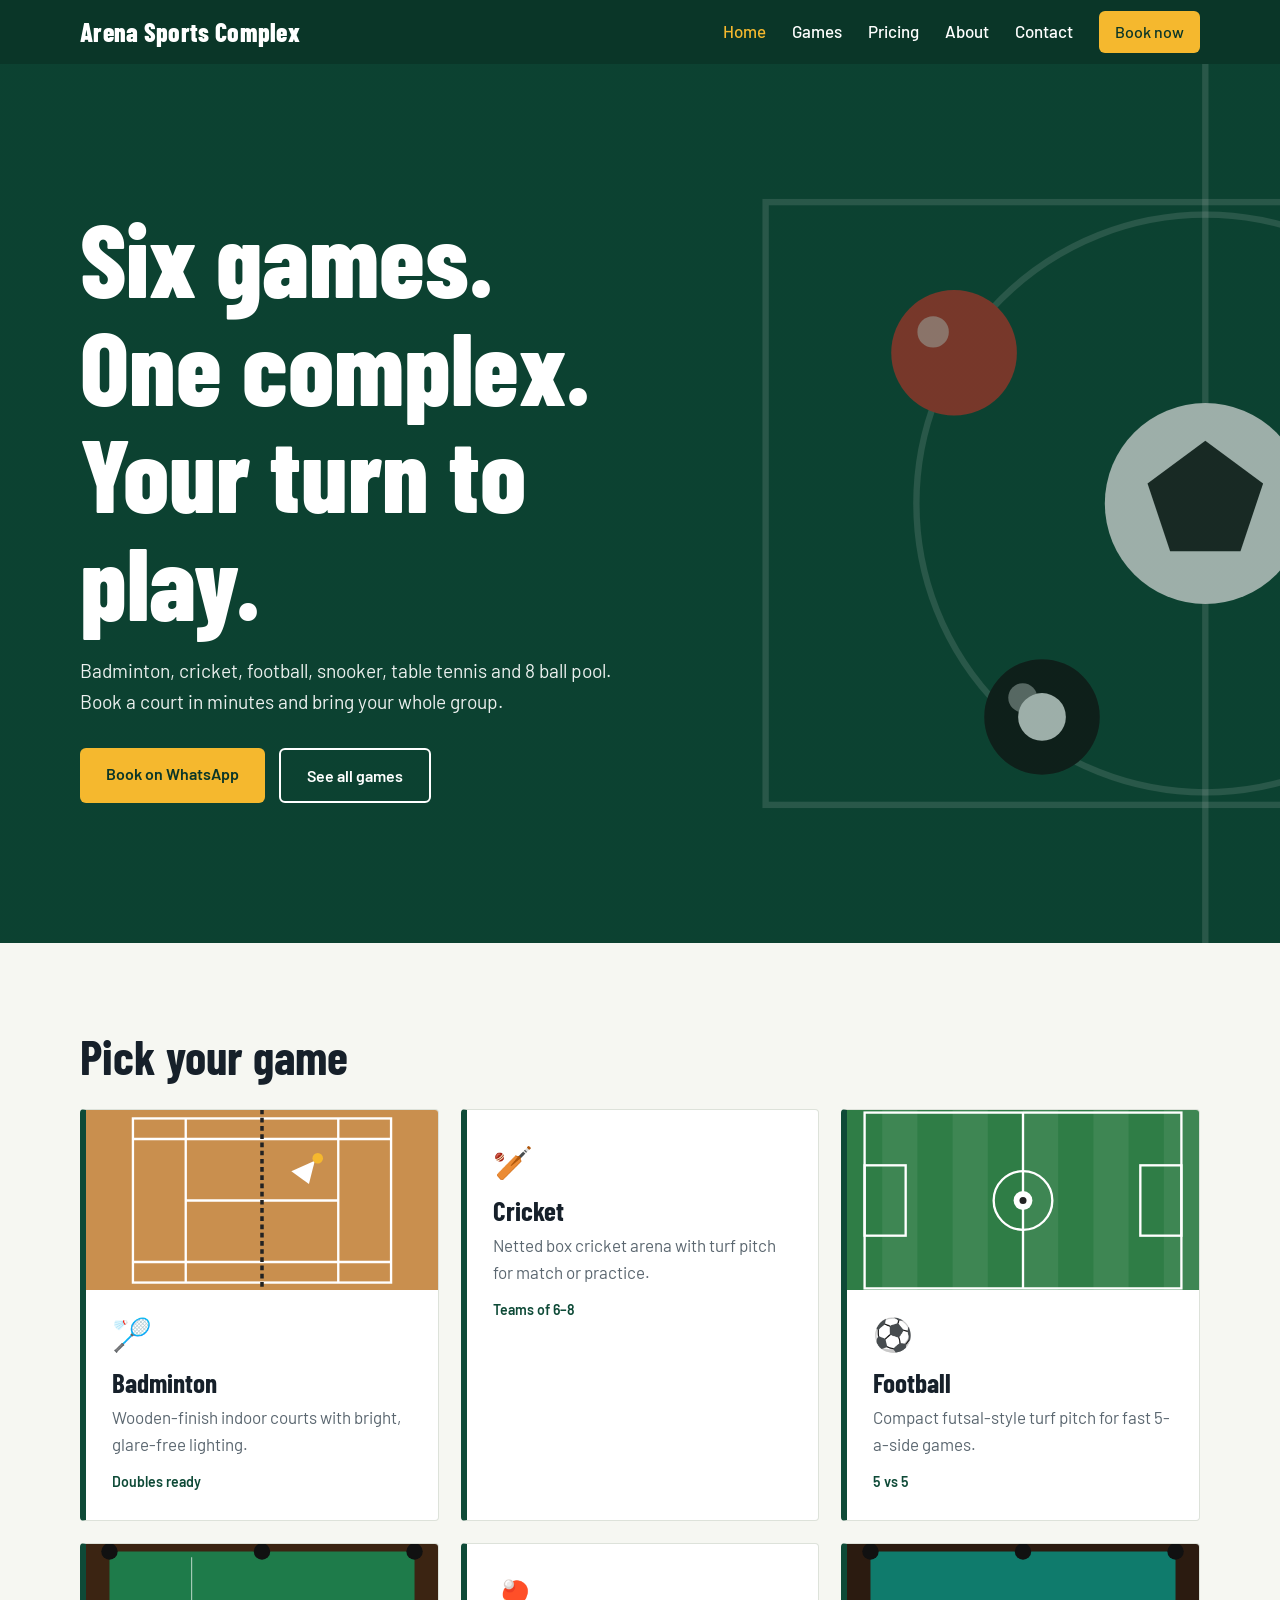
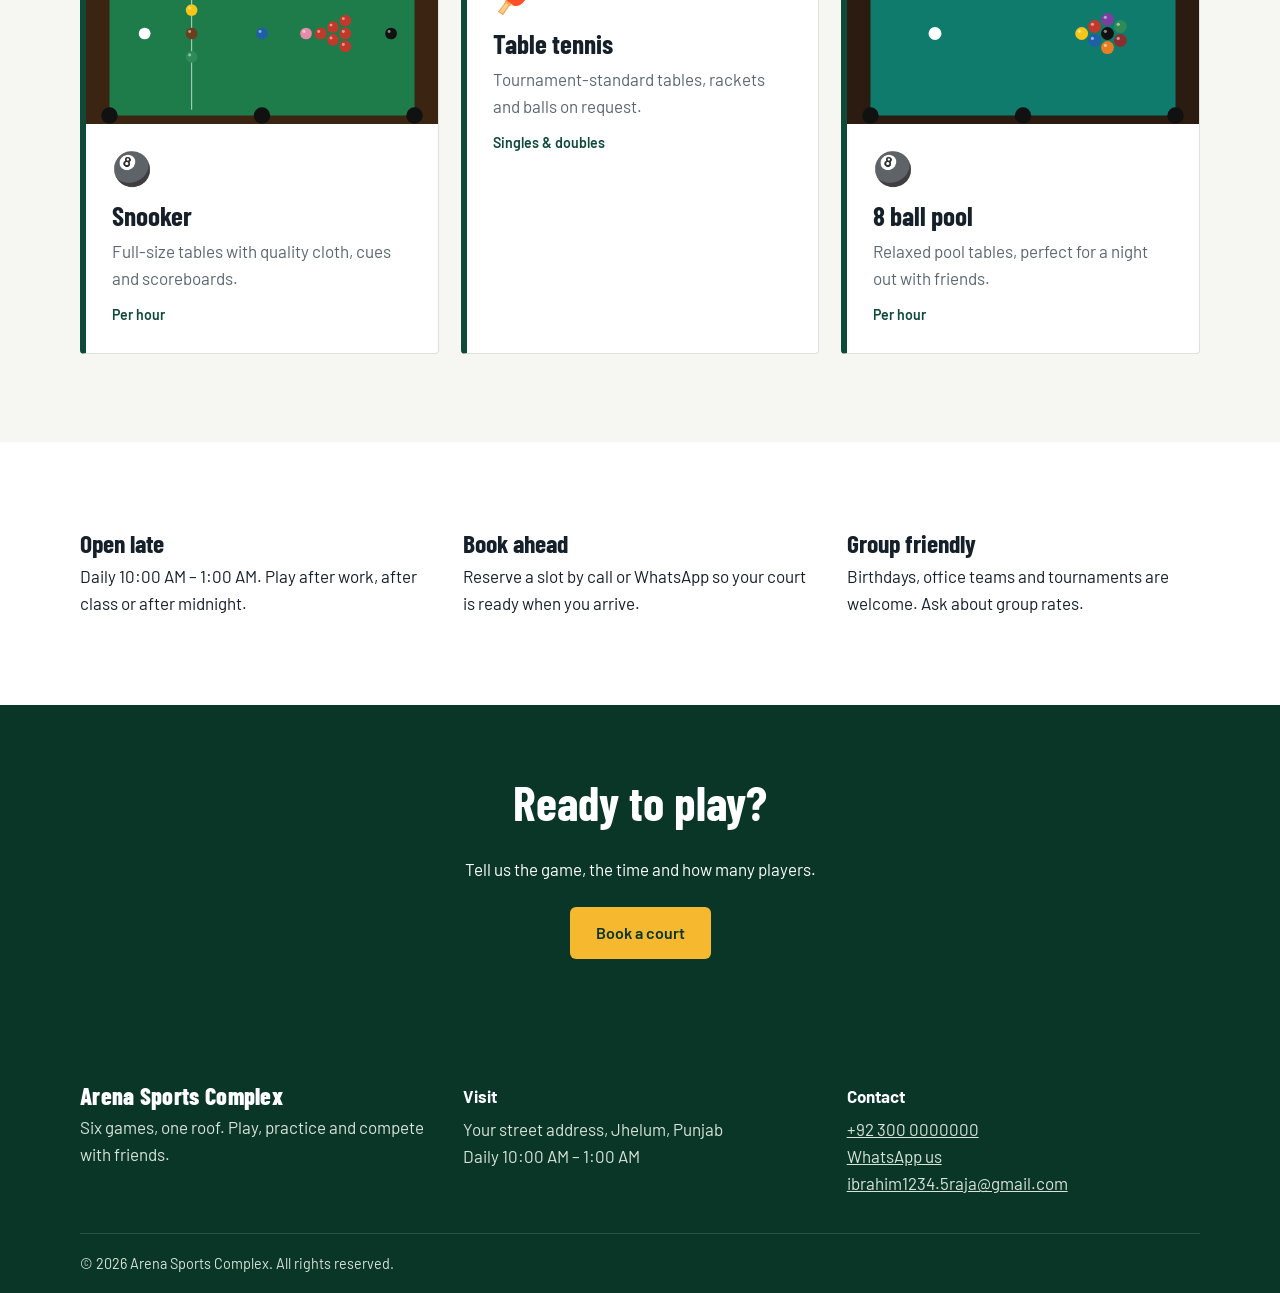
==== index.html @ eebd4ef5 "Initial website" ====
<!DOCTYPE html><html lang="en"><head><meta charset="utf-8"><meta name="viewport" content="width=device-width,initial-scale=1">
<title>Home | Arena Sports Complex</title><meta name="description" content="Badminton, cricket, football, snooker, table tennis and 8 ball pool under one roof.">
<link rel="preconnect" href="https://fonts.googleapis.com"><link rel="preconnect" href="https://fonts.gstatic.com" crossorigin>
<link href="https://fonts.googleapis.com/css2?family=Barlow+Condensed:wght@600;700;800&family=Barlow:wght@400;500;600&display=swap" rel="stylesheet">
<link rel="stylesheet" href="css/style.css"></head><body>
<header class="hd"><div class="wrap bar"><a class="logo" href="index.html">Arena Sports Complex</a>
<button class="burger" aria-label="Menu" aria-expanded="false"><span></span><span></span></button>
<nav class="nav"><a href="index.html" aria-current="page">Home</a><a href="games.html">Games</a><a href="pricing.html">Pricing</a><a href="about.html">About</a><a href="contact.html">Contact</a><a class="btn sm" href="https://wa.me/923000000000">Book now</a></nav></div></header>
<main>
<section class="hero"><div class="lines" aria-hidden="true"></div><div class="wrap">
<h1>Six games.<br>One complex.<br>Your turn to play.</h1>
<p class="lead">Badminton, cricket, football, snooker, table tennis and 8 ball pool. Book a court in minutes and bring your whole group.</p>
<div class="row"><a class="btn" href="https://wa.me/923000000000">Book on WhatsApp</a><a class="btn ghost" href="games.html">See all games</a></div></div></section>
<section class="sec"><div class="wrap"><h2>Pick your game</h2><div class="cards"><article class="card"><img src="images/badminton.svg" alt="Badminton at our sports complex" loading="lazy" onerror="this.remove()"><span class="ico">🏸</span><h3>Badminton</h3><p>Wooden-finish indoor courts with bright, glare-free lighting.</p><small>Doubles ready</small></article><article class="card"><img src="images/cricket.svg" alt="Cricket at our sports complex" loading="lazy" onerror="this.remove()"><span class="ico">🏏</span><h3>Cricket</h3><p>Netted box cricket arena with turf pitch for match or practice.</p><small>Teams of 6–8</small></article><article class="card"><img src="images/football.svg" alt="Football at our sports complex" loading="lazy" onerror="this.remove()"><span class="ico">⚽</span><h3>Football</h3><p>Compact futsal-style turf pitch for fast 5-a-side games.</p><small>5 vs 5</small></article><article class="card"><img src="images/snooker.svg" alt="Snooker at our sports complex" loading="lazy" onerror="this.remove()"><span class="ico">🎱</span><h3>Snooker</h3><p>Full-size tables with quality cloth, cues and scoreboards.</p><small>Per hour</small></article><article class="card"><img src="images/table-tennis.svg" alt="Table tennis at our sports complex" loading="lazy" onerror="this.remove()"><span class="ico">🏓</span><h3>Table tennis</h3><p>Tournament-standard tables, rackets and balls on request.</p><small>Singles & doubles</small></article><article class="card"><img src="images/pool.svg" alt="8 ball pool at our sports complex" loading="lazy" onerror="this.remove()"><span class="ico">🎱</span><h3>8 ball pool</h3><p>Relaxed pool tables, perfect for a night out with friends.</p><small>Per hour</small></article></div></div></section>
<section class="sec alt"><div class="wrap grid3 why">
<div><h3>Open late</h3><p>Daily 10:00 AM – 1:00 AM. Play after work, after class or after midnight.</p></div>
<div><h3>Book ahead</h3><p>Reserve a slot by call or WhatsApp so your court is ready when you arrive.</p></div>
<div><h3>Group friendly</h3><p>Birthdays, office teams and tournaments are welcome. Ask about group rates.</p></div></div></section>
<section class="cta"><div class="wrap"><h2>Ready to play?</h2><p>Tell us the game, the time and how many players.</p><a class="btn" href="contact.html">Book a court</a></div></section></main>
<footer class="ft"><div class="wrap grid3"><div><b class="logo">Arena Sports Complex</b><p>Six games, one roof. Play, practice and compete with friends.</p></div>
<div><b>Visit</b><p>Your street address, Jhelum, Punjab<br>Daily 10:00 AM – 1:00 AM</p></div><div><b>Contact</b><p><a href="tel:+923000000000">+92 300 0000000</a><br><a href="https://wa.me/923000000000">WhatsApp us</a><br><a href="mailto:ibrahim1234.5raja@gmail.com">ibrahim1234.5raja@gmail.com</a></p></div></div>
<div class="wrap copy">© <span id="yr">2026</span> Arena Sports Complex. All rights reserved.</div></footer><script src="js/main.js"></script></body></html>
---- css/style.css ----
:root{--g:#0E4A37;--g2:#0A3628;--ch:#F6F7F2;--ink:#16202A;--am:#F5B82E;--mut:#5B6770;--ln:#DDE2DA}
*{box-sizing:border-box;margin:0}html{scroll-behavior:smooth}
body{font:400 17px/1.6 Barlow,system-ui,sans-serif;color:var(--ink);background:var(--ch)}
h1,h2,h3,.logo{font-family:"Barlow Condensed",sans-serif;line-height:1.05}
a{color:inherit}.wrap{width:min(1120px,100% - 40px);margin:auto}.narrow{max-width:760px}
:focus-visible{outline:3px solid var(--am);outline-offset:3px}
.hd{position:sticky;top:0;z-index:9;background:var(--g2);color:#fff}
.bar{display:flex;align-items:center;justify-content:space-between;height:64px}
.logo{font-size:1.6rem;font-weight:800;text-decoration:none;letter-spacing:.3px}
.nav{display:flex;align-items:center;gap:26px}.nav a{text-decoration:none;font-weight:500}
.nav a:not(.btn):hover,.nav a[aria-current]{color:var(--am)}
.btn{display:inline-block;background:var(--am);color:var(--g2);font-weight:600;padding:13px 26px;border-radius:6px;border:0;text-decoration:none;cursor:pointer;font-size:1rem;font-family:inherit}
.btn:hover{background:#ffc94d}.btn.sm{padding:8px 16px}.btn.ghost{background:none;color:#fff;border:2px solid #fff}.btn.ghost:hover{background:#ffffff22}
.burger{display:none;background:none;border:0;width:44px;height:44px;cursor:pointer}
.burger span{display:block;height:3px;background:#fff;margin:6px 8px}
.hero{position:relative;overflow:hidden;background:linear-gradient(#0a362866,#0a362866),url(../images/hero.svg) center/cover,var(--g);color:#fff;padding:clamp(64px,12vw,140px) 0}
.lines{display:none;position:absolute;inset:0;background:radial-gradient(circle at 88% 50%,transparent 0 118px,#ffffff2b 118px 122px,transparent 122px),linear-gradient(90deg,transparent calc(88% - 2px),#ffffff2b calc(88% - 2px) calc(88% + 2px),transparent calc(88% + 2px)),linear-gradient(#ffffff2b 3px,transparent 3px) 0 12% /100% 76% no-repeat}
.hero .wrap{position:relative}
.hero h1{font-size:clamp(3rem,9vw,6.4rem);font-weight:800;max-width:11ch;animation:in .8s ease both}
@keyframes in{from{opacity:0;transform:translateY(24px)}}
.lead{font-size:1.2rem;max-width:52ch;margin:22px 0 30px;opacity:.92}.row{display:flex;gap:14px;flex-wrap:wrap}
.sec{padding:clamp(48px,8vw,88px) 0}.alt{background:#fff}h2{font-size:clamp(2rem,5vw,3rem);margin-bottom:28px}
.cards{display:grid;grid-template-columns:repeat(auto-fit,minmax(280px,1fr));gap:22px}
.card{background:#fff;border:1px solid var(--ln);border-left:6px solid var(--g);border-radius:4px;padding:26px}
.card:hover{border-left-color:var(--am)}.ico{font-size:2rem}.card h3{font-size:1.7rem;margin:8px 0}
.card p{color:var(--mut)}.card small{display:inline-block;margin-top:12px;font-weight:600;color:var(--g)}
.grid3{display:grid;grid-template-columns:repeat(auto-fit,minmax(240px,1fr));gap:30px}.why h3{font-size:1.6rem;margin-bottom:6px}
.cta{background:var(--g2);color:#fff;text-align:center;padding:72px 0}.cta p{margin-bottom:24px}
.ph{background:var(--g);color:#fff;padding:56px 0 16px}.ph h1{font-size:clamp(2.6rem,7vw,4.4rem)}.ph .lead{margin-bottom:40px}
.note{color:var(--mut);font-size:.95rem;margin:22px 0}.narrow p{margin-bottom:16px}
.scroll{overflow-x:auto}table{width:100%;border-collapse:collapse;background:#fff}
th,td{text-align:left;padding:16px 18px;border-bottom:1px solid var(--ln)}th{background:var(--g2);color:#fff}td:last-child{font-weight:600}
.stats{display:flex;gap:40px;flex-wrap:wrap;margin-top:32px}.stats b{display:block;font:800 3.4rem "Barlow Condensed";color:var(--g)}.stats span{color:var(--mut)}
.grid2{display:grid;grid-template-columns:repeat(auto-fit,minmax(300px,1fr));gap:48px}
form{display:grid;gap:16px}label{display:grid;gap:6px;font-weight:600}
input,select{font:inherit;padding:12px;border:1px solid #b9c2b6;border-radius:6px;background:#fff}
.info h3{font-size:1.5rem;margin-top:18px}
.ft{background:var(--g2);color:#d8e3dc;padding-top:52px}.ft b{color:#fff;display:block;margin-bottom:6px}.ft .logo{font-size:1.5rem}
.copy{border-top:1px solid #ffffff22;margin-top:36px;padding:18px 0;font-size:.9rem}
@media(max-width:820px){.burger{display:block}
.nav{display:none;position:absolute;top:64px;left:0;right:0;flex-direction:column;align-items:stretch;gap:0;background:var(--g2);padding:8px 20px 20px}
.nav.open{display:flex}.nav a{padding:12px 0}.nav .btn{text-align:center;margin-top:8px}}
@media(prefers-reduced-motion:reduce){*{animation:none!important;scroll-behavior:auto}}
.card{overflow:hidden}.card img{display:block;width:calc(100% + 52px);height:180px;object-fit:cover;margin:-26px -26px 18px}.wide{width:100%;height:auto;max-height:380px;object-fit:cover;border-radius:4px;margin-bottom:28px}
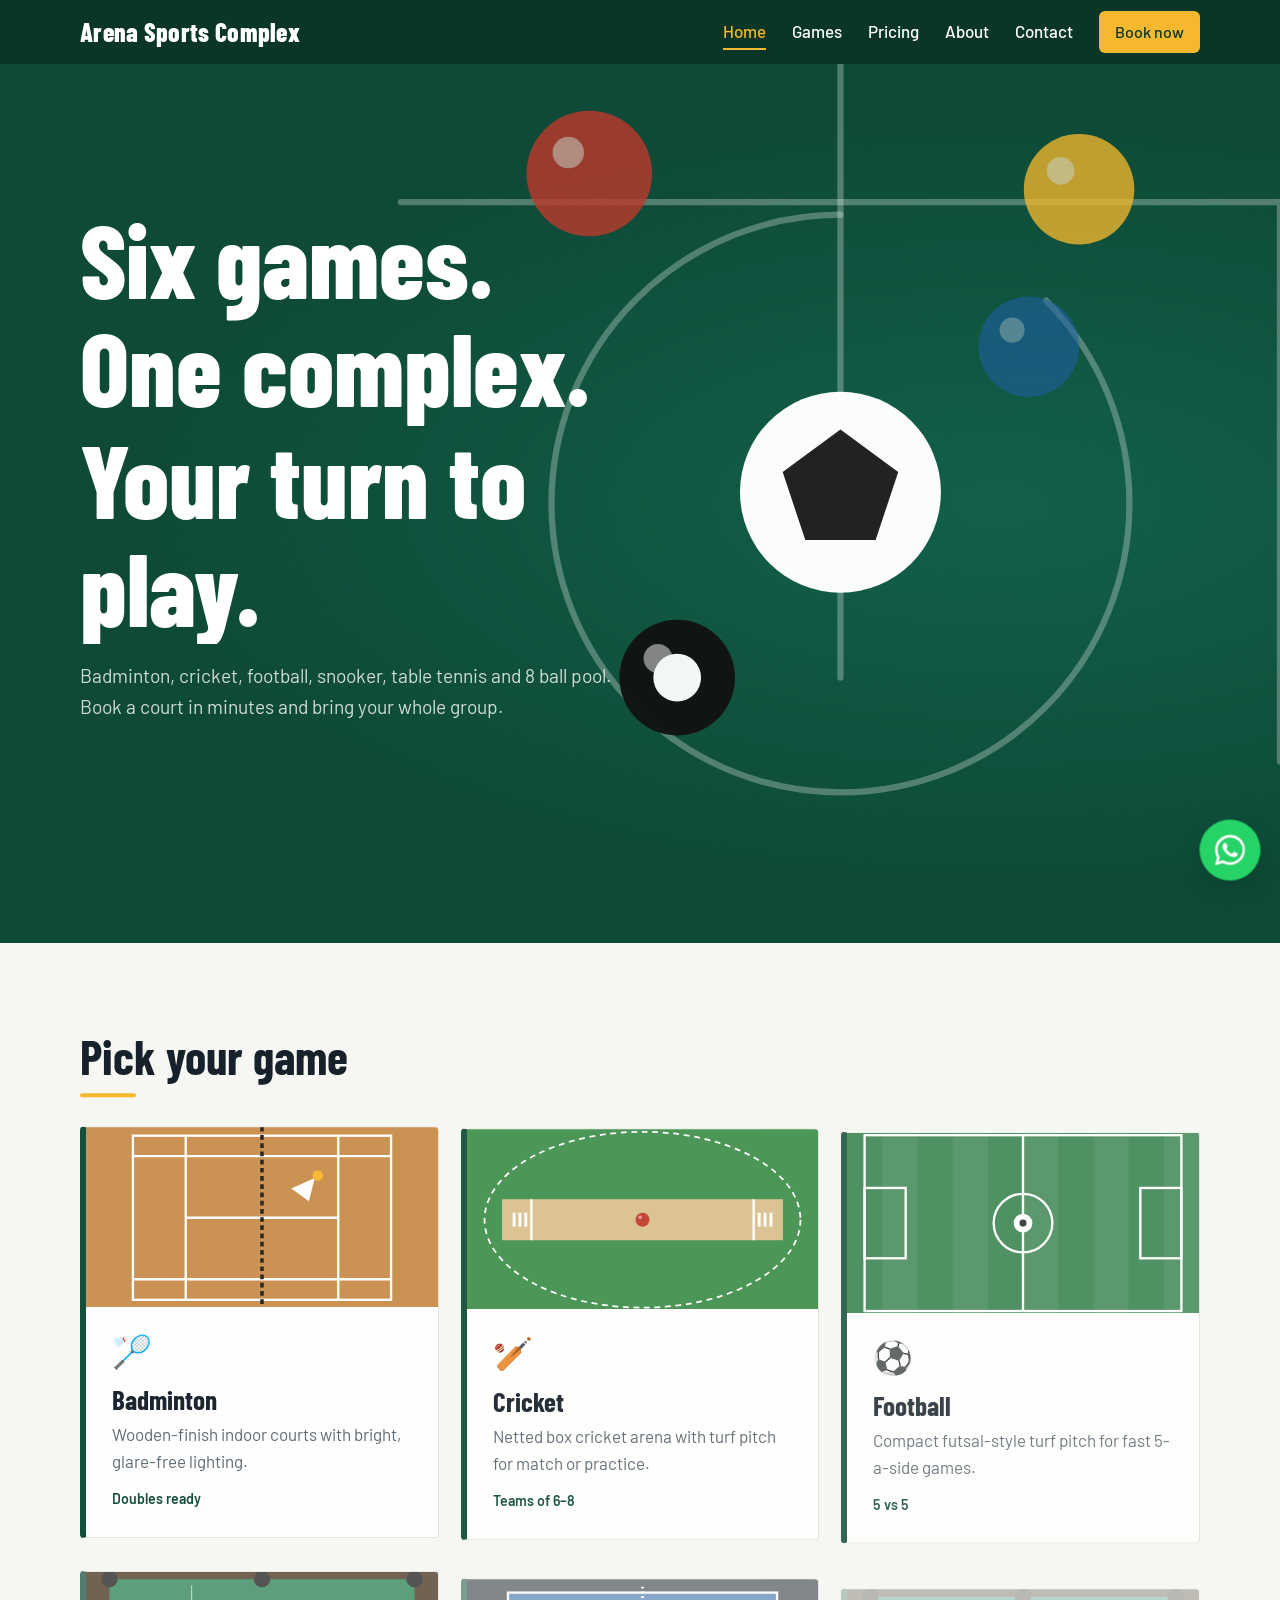
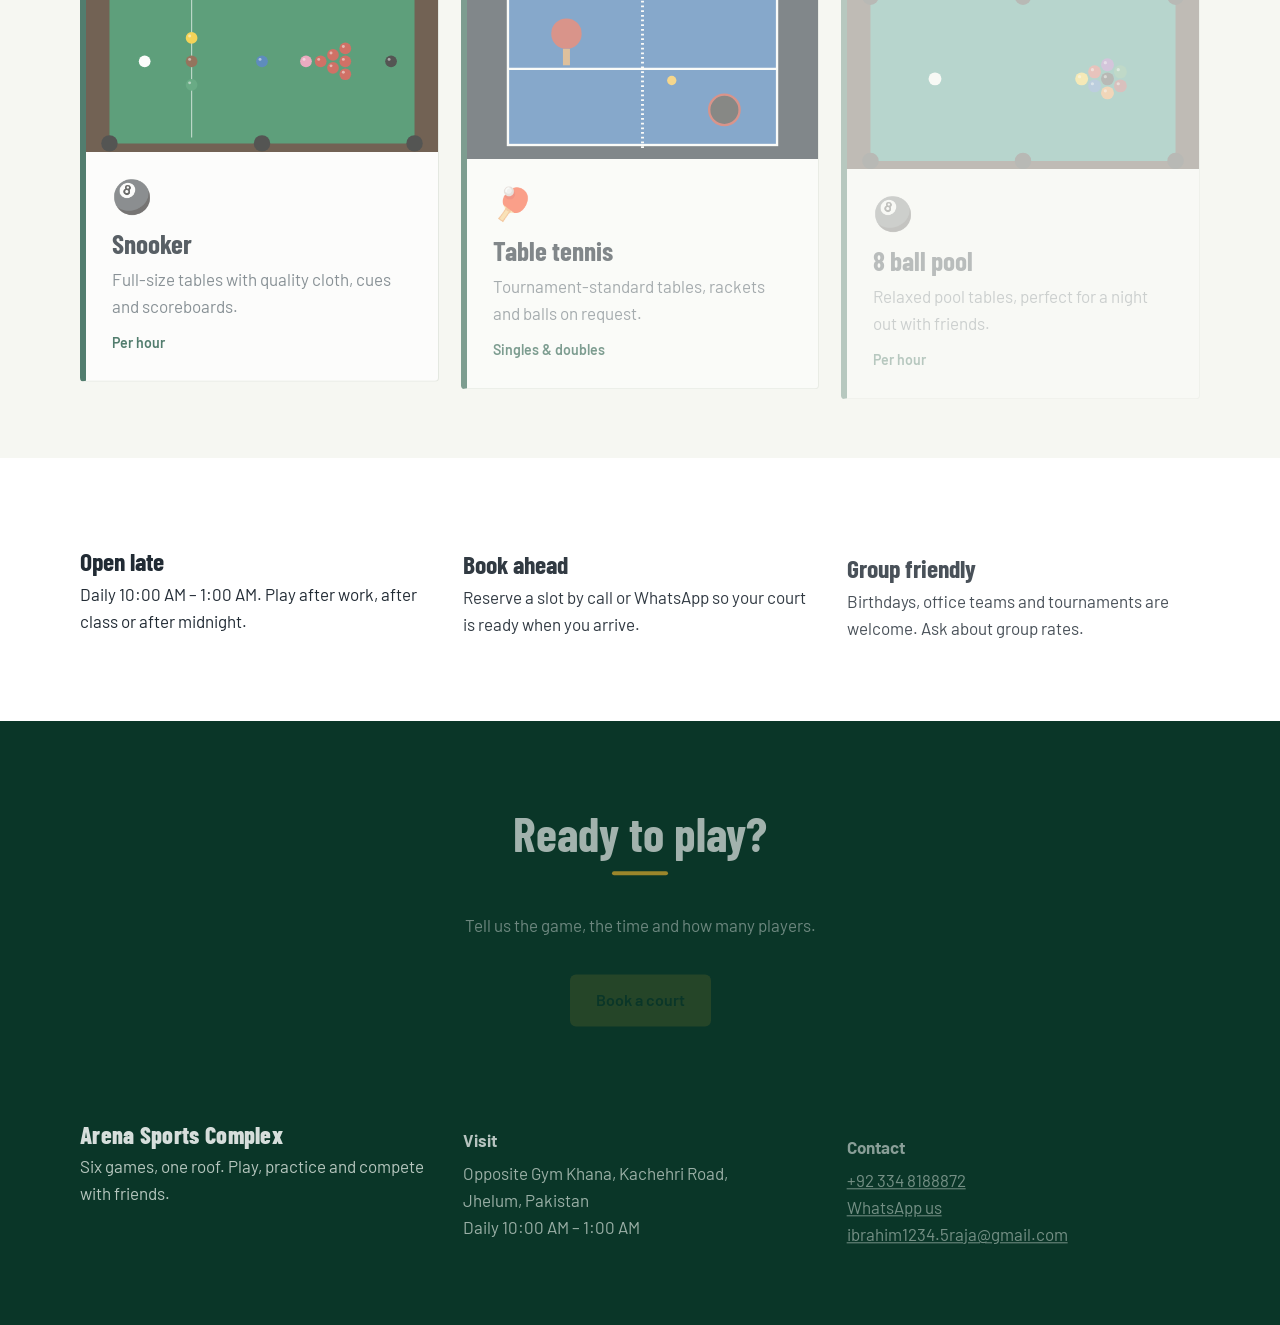
==== commit 99e793ba: "Update website" ====
--- a/index.html
+++ b/index.html
@@ -2,15 +2,23 @@
 <title>Home | Arena Sports Complex</title><meta name="description" content="Badminton, cricket, football, snooker, table tennis and 8 ball pool under one roof.">
 <link rel="preconnect" href="https://fonts.googleapis.com"><link rel="preconnect" href="https://fonts.gstatic.com" crossorigin>
 <link href="https://fonts.googleapis.com/css2?family=Barlow+Condensed:wght@600;700;800&family=Barlow:wght@400;500;600&display=swap" rel="stylesheet">
-<link rel="stylesheet" href="css/style.css"></head><body>
+<link rel="stylesheet" href="css/style.css"><script>if(!matchMedia('(prefers-reduced-motion:reduce)').matches)document.documentElement.className='anim'</script></head><body>
 <header class="hd"><div class="wrap bar"><a class="logo" href="index.html">Arena Sports Complex</a>
 <button class="burger" aria-label="Menu" aria-expanded="false"><span></span><span></span></button>
-<nav class="nav"><a href="index.html" aria-current="page">Home</a><a href="games.html">Games</a><a href="pricing.html">Pricing</a><a href="about.html">About</a><a href="contact.html">Contact</a><a class="btn sm" href="https://wa.me/923000000000">Book now</a></nav></div></header>
+<nav class="nav"><a href="index.html" aria-current="page">Home</a><a href="games.html">Games</a><a href="pricing.html">Pricing</a><a href="about.html">About</a><a href="contact.html">Contact</a><a class="btn sm" href="https://wa.me/923348188872">Book now</a></nav></div></header>
 <main>
-<section class="hero"><div class="lines" aria-hidden="true"></div><div class="wrap">
-<h1>Six games.<br>One complex.<br>Your turn to play.</h1>
+<section class="hero"><svg class="art" viewBox="880 0 720 700" preserveAspectRatio="xMaxYMid meet" aria-hidden="true">
+<g class="cl" fill="none" stroke="#fff" stroke-opacity=".28" stroke-width="5" stroke-linecap="round" stroke-linejoin="round"><path d="M1250 120a230 230 0 1 0 0 460a230 230 0 1 0 0 -460"/><path d="M1250 0V700"/><path d="M900 110H1600V590H900Z"/></g>
+<g class="b" data-d="1.0"><g class="f"><circle cx="1250" cy="350" r="80" fill="#fff"/><circle cx="1223.3" cy="323.3" r="20" fill="#fff" opacity=".5"/><path d="M1250 300l46 34-18 54h-56l-18-54z" fill="#222"/></g></g>
+<g class="b" data-d="1.8"><g class="f"><circle cx="1050" cy="230" r="50" fill="#C0392B"/><circle cx="1033.3" cy="213.3" r="12.5" fill="#fff" opacity=".5"/></g></g>
+<g class="b" data-d="1.4"><g class="f"><circle cx="1440" cy="250" r="44" fill="#F5B82E"/><circle cx="1425.3" cy="235.3" r="11" fill="#fff" opacity=".5"/></g></g>
+<g class="b" data-d="2.2"><g class="f"><circle cx="1120" cy="520" r="46" fill="#111"/><circle cx="1104.7" cy="504.7" r="11.5" fill="#fff" opacity=".5"/><circle cx="1120" cy="520" r="19" fill="#fff"/></g></g>
+<g class="b" data-d="1.2"><g class="f"><circle cx="1400" cy="520" r="40" fill="#1F5FA8"/><circle cx="1386.7" cy="506.7" r="10" fill="#fff" opacity=".5"/></g></g>
+</svg>
+<div class="wrap">
+<h1><span class="ln"><span>Six games.</span></span><span class="ln"><span>One complex.</span></span><span class="ln"><span>Your turn to play.</span></span></h1>
 <p class="lead">Badminton, cricket, football, snooker, table tennis and 8 ball pool. Book a court in minutes and bring your whole group.</p>
-<div class="row"><a class="btn" href="https://wa.me/923000000000">Book on WhatsApp</a><a class="btn ghost" href="games.html">See all games</a></div></div></section>
+<div class="row"><a class="btn" href="https://wa.me/923348188872">Book on WhatsApp</a><a class="btn ghost" href="games.html">See all games</a></div></div></section>
 <section class="sec"><div class="wrap"><h2>Pick your game</h2><div class="cards"><article class="card"><img src="images/badminton.svg" alt="Badminton at our sports complex" loading="lazy" onerror="this.remove()"><span class="ico">🏸</span><h3>Badminton</h3><p>Wooden-finish indoor courts with bright, glare-free lighting.</p><small>Doubles ready</small></article><article class="card"><img src="images/cricket.svg" alt="Cricket at our sports complex" loading="lazy" onerror="this.remove()"><span class="ico">🏏</span><h3>Cricket</h3><p>Netted box cricket arena with turf pitch for match or practice.</p><small>Teams of 6–8</small></article><article class="card"><img src="images/football.svg" alt="Football at our sports complex" loading="lazy" onerror="this.remove()"><span class="ico">⚽</span><h3>Football</h3><p>Compact futsal-style turf pitch for fast 5-a-side games.</p><small>5 vs 5</small></article><article class="card"><img src="images/snooker.svg" alt="Snooker at our sports complex" loading="lazy" onerror="this.remove()"><span class="ico">🎱</span><h3>Snooker</h3><p>Full-size tables with quality cloth, cues and scoreboards.</p><small>Per hour</small></article><article class="card"><img src="images/table-tennis.svg" alt="Table tennis at our sports complex" loading="lazy" onerror="this.remove()"><span class="ico">🏓</span><h3>Table tennis</h3><p>Tournament-standard tables, rackets and balls on request.</p><small>Singles & doubles</small></article><article class="card"><img src="images/pool.svg" alt="8 ball pool at our sports complex" loading="lazy" onerror="this.remove()"><span class="ico">🎱</span><h3>8 ball pool</h3><p>Relaxed pool tables, perfect for a night out with friends.</p><small>Per hour</small></article></div></div></section>
 <section class="sec alt"><div class="wrap grid3 why">
 <div><h3>Open late</h3><p>Daily 10:00 AM – 1:00 AM. Play after work, after class or after midnight.</p></div>
@@ -18,5 +26,6 @@
 <div><h3>Group friendly</h3><p>Birthdays, office teams and tournaments are welcome. Ask about group rates.</p></div></div></section>
 <section class="cta"><div class="wrap"><h2>Ready to play?</h2><p>Tell us the game, the time and how many players.</p><a class="btn" href="contact.html">Book a court</a></div></section></main>
 <footer class="ft"><div class="wrap grid3"><div><b class="logo">Arena Sports Complex</b><p>Six games, one roof. Play, practice and compete with friends.</p></div>
-<div><b>Visit</b><p>Your street address, Jhelum, Punjab<br>Daily 10:00 AM – 1:00 AM</p></div><div><b>Contact</b><p><a href="tel:+923000000000">+92 300 0000000</a><br><a href="https://wa.me/923000000000">WhatsApp us</a><br><a href="mailto:ibrahim1234.5raja@gmail.com">ibrahim1234.5raja@gmail.com</a></p></div></div>
-<div class="wrap copy">© <span id="yr">2026</span> Arena Sports Complex. All rights reserved.</div></footer><script src="js/main.js"></script></body></html>+<div><b>Visit</b><p>Opposite Gym Khana, Kachehri Road,<br>Jhelum, Pakistan<br>Daily 10:00 AM – 1:00 AM</p></div><div><b>Contact</b><p><a href="tel:+923348188872">+92 334 8188872</a><br><a href="https://wa.me/923348188872">WhatsApp us</a><br><a href="mailto:ibrahim1234.5raja@gmail.com">ibrahim1234.5raja@gmail.com</a></p></div></div>
+<div class="wrap copy">© <span id="yr">2026</span> Arena Sports Complex. All rights reserved.</div></footer><a class="wa" href="https://wa.me/923348188872?text=Hello%20Arena%20Sports%20Complex%2C%20I%20would%20like%20to%20book%20a%20court." target="_blank" rel="noopener" aria-label="Chat with us on WhatsApp"><span class="wa-t">Chat with us</span><svg viewBox="0 0 24 24" width="30" height="30" aria-hidden="true"><path fill="currentColor" d="M17.472 14.382c-.297-.149-1.758-.867-2.03-.967-.273-.099-.471-.148-.67.15-.197.297-.767.966-.94 1.164-.173.199-.347.223-.644.075-.297-.15-1.255-.463-2.39-1.475-.883-.788-1.48-1.761-1.653-2.059-.173-.297-.018-.458.13-.606.134-.133.298-.347.446-.52.149-.174.198-.298.298-.497.099-.198.05-.371-.025-.52-.075-.149-.669-1.612-.916-2.207-.242-.579-.487-.5-.669-.51-.173-.008-.371-.01-.57-.01-.198 0-.52.074-.792.372-.272.297-1.04 1.016-1.04 2.479 0 1.462 1.065 2.875 1.213 3.074.149.198 2.096 3.2 5.077 4.487.709.306 1.262.489 1.694.625.712.227 1.36.195 1.871.118.571-.085 1.758-.719 2.006-1.413.248-.694.248-1.289.173-1.413-.074-.124-.272-.198-.57-.347m-5.421 7.403h-.004a9.87 9.87 0 01-5.031-1.378l-.361-.214-3.741.982.998-3.648-.235-.374a9.86 9.86 0 01-1.51-5.26c.001-5.45 4.436-9.884 9.888-9.884 2.64 0 5.122 1.03 6.988 2.898a9.825 9.825 0 012.893 6.994c-.003 5.45-4.437 9.884-9.885 9.884m8.413-18.297A11.815 11.815 0 0012.05 0C5.495 0 .16 5.335.157 11.892c0 2.096.547 4.142 1.588 5.945L.057 24l6.305-1.654a11.882 11.882 0 005.683 1.448h.005c6.554 0 11.89-5.335 11.893-11.893a11.821 11.821 0 00-3.48-8.413z"/></svg></a>
+<script src="js/anime.min.js"></script><script src="js/main.js" defer></script></body></html>
--- a/css/style.css
+++ b/css/style.css
@@ -13,11 +13,10 @@
 .btn:hover{background:#ffc94d}.btn.sm{padding:8px 16px}.btn.ghost{background:none;color:#fff;border:2px solid #fff}.btn.ghost:hover{background:#ffffff22}
 .burger{display:none;background:none;border:0;width:44px;height:44px;cursor:pointer}
 .burger span{display:block;height:3px;background:#fff;margin:6px 8px}
-.hero{position:relative;overflow:hidden;background:linear-gradient(#0a362866,#0a362866),url(../images/hero.svg) center/cover,var(--g);color:#fff;padding:clamp(64px,12vw,140px) 0}
+.hero{position:relative;overflow:hidden;background:radial-gradient(ellipse at 78% 50%,#12604a 0,transparent 62%),var(--g);color:#fff;padding:clamp(64px,12vw,140px) 0}
 .lines{display:none;position:absolute;inset:0;background:radial-gradient(circle at 88% 50%,transparent 0 118px,#ffffff2b 118px 122px,transparent 122px),linear-gradient(90deg,transparent calc(88% - 2px),#ffffff2b calc(88% - 2px) calc(88% + 2px),transparent calc(88% + 2px)),linear-gradient(#ffffff2b 3px,transparent 3px) 0 12% /100% 76% no-repeat}
 .hero .wrap{position:relative}
-.hero h1{font-size:clamp(3rem,9vw,6.4rem);font-weight:800;max-width:11ch;animation:in .8s ease both}
-@keyframes in{from{opacity:0;transform:translateY(24px)}}
+.hero h1{font-size:clamp(3rem,9vw,6.4rem);font-weight:800;max-width:11ch}
 .lead{font-size:1.2rem;max-width:52ch;margin:22px 0 30px;opacity:.92}.row{display:flex;gap:14px;flex-wrap:wrap}
 .sec{padding:clamp(48px,8vw,88px) 0}.alt{background:#fff}h2{font-size:clamp(2rem,5vw,3rem);margin-bottom:28px}
 .cards{display:grid;grid-template-columns:repeat(auto-fit,minmax(280px,1fr));gap:22px}
@@ -42,3 +41,57 @@
 .nav.open{display:flex}.nav a{padding:12px 0}.nav .btn{text-align:center;margin-top:8px}}
 @media(prefers-reduced-motion:reduce){*{animation:none!important;scroll-behavior:auto}}
 .card{overflow:hidden}.card img{display:block;width:calc(100% + 52px);height:180px;object-fit:cover;margin:-26px -26px 18px}.wide{width:100%;height:auto;max-height:380px;object-fit:cover;border-radius:4px;margin-bottom:28px}
+
+/* ===== Animations & polish (anime.js) ===== */
+/* Start states: only active when JS + motion are allowed (html.anim). Without them everything is simply visible. */
+.anim .hd .logo,.anim .hd .nav>a,.anim .hd .burger,.anim .hero .lead,.anim .hero .row .btn,.anim .ph h1,.anim .ph .lead,.anim .rv,.anim .wa,.anim .art .cl,.anim .art .b{opacity:0}
+.anim .hero h1 .ln>span{transform:translateY(110%)}
+.hero h1 .ln{display:block;overflow:hidden;padding-bottom:.1em;margin-bottom:-.1em}
+.hero h1 .ln>span{display:block}
+
+/* header: shadow + scroll progress bar */
+.hd{transition:box-shadow .3s}.hd.sc{box-shadow:0 8px 26px -12px #000b}
+.pg{position:absolute;left:0;bottom:0;height:3px;width:100%;background:var(--am);transform:scaleX(0);transform-origin:0 50%;pointer-events:none}
+
+/* nav underline grows on hover */
+.nav a:not(.btn){position:relative}
+.nav a:not(.btn)::after{content:"";position:absolute;left:0;right:0;bottom:-4px;height:2px;background:var(--am);transform:scaleX(0);transform-origin:0 50%;transition:transform .3s ease}
+.nav a:not(.btn):hover::after,.nav a[aria-current]::after{transform:scaleX(1)}
+
+/* buttons */
+.btn{transition:background .2s,translate .2s,box-shadow .2s}
+.btn:hover{translate:0 -2px;box-shadow:0 10px 22px -10px #0009}.btn:active{translate:0 0;box-shadow:none}
+.cta .btn{animation:ring 2.4s ease-out infinite}
+@keyframes ring{0%{box-shadow:0 0 0 0 #f5b82e88}70%,100%{box-shadow:0 0 0 18px #f5b82e00}}
+
+/* section heading accent bar */
+.sec h2::after,.cta h2::after{content:"";display:block;width:56px;height:4px;background:var(--am);border-radius:2px;margin-top:12px}
+.cta h2::after{margin-inline:auto}
+
+/* cards */
+.card{transition:translate .35s cubic-bezier(.2,.8,.2,1),box-shadow .35s,border-color .2s}
+.card:hover{translate:0 -8px;box-shadow:0 22px 40px -22px #0a3628b0}
+.card img{transition:transform .7s cubic-bezier(.2,.8,.2,1)}.card:hover img{transform:scale(1.08)}
+.ico{display:inline-block}
+
+/* hero art (inline svg: court + balls) */
+.art{position:absolute;inset:0;width:100%;height:100%;pointer-events:none}
+.art .f{transform-box:fill-box;transform-origin:center}
+.art .b{transition:translate .7s cubic-bezier(.2,.8,.2,1)}
+@media(max-width:900px){.art{opacity:.35}}
+
+/* forms */
+input,select{transition:border-color .2s,box-shadow .2s}
+input:focus,select:focus{outline:0;border-color:var(--g);box-shadow:0 0 0 4px #0e4a3722}
+tbody tr{transition:background .2s}tbody tr:hover{background:#f1f5ee}
+
+/* floating WhatsApp button */
+.wa{position:fixed;right:20px;bottom:20px;z-index:30;display:flex;align-items:center;gap:0;height:60px;min-width:60px;padding:0 15px;border-radius:30px;background:#25D366;color:#fff;text-decoration:none;font-weight:600;box-shadow:0 10px 26px -8px #0a3628cc;transition:scale .25s,gap .3s,padding .3s}
+.wa::before{content:"";position:absolute;inset:0;border-radius:inherit;background:#25D366;z-index:-1;animation:wapulse 2.2s ease-out infinite}
+@keyframes wapulse{0%{transform:scale(1);opacity:.55}100%{transform:scale(1.55,1.7);opacity:0}}
+.wa:hover{scale:1.05}.wa:focus-visible{outline-color:#fff}
+.wa svg{flex:none}
+.wa-t{order:-1;max-width:0;overflow:hidden;white-space:nowrap;transition:max-width .4s ease}
+.wa:hover .wa-t,.wa:focus-visible .wa-t{max-width:140px;margin-right:10px}
+@media(max-width:820px){.wa{right:14px;bottom:14px}.wa:hover .wa-t{max-width:0;margin:0}}
+@media(max-width:820px){.nav a:not(.btn)::after{display:none}}
